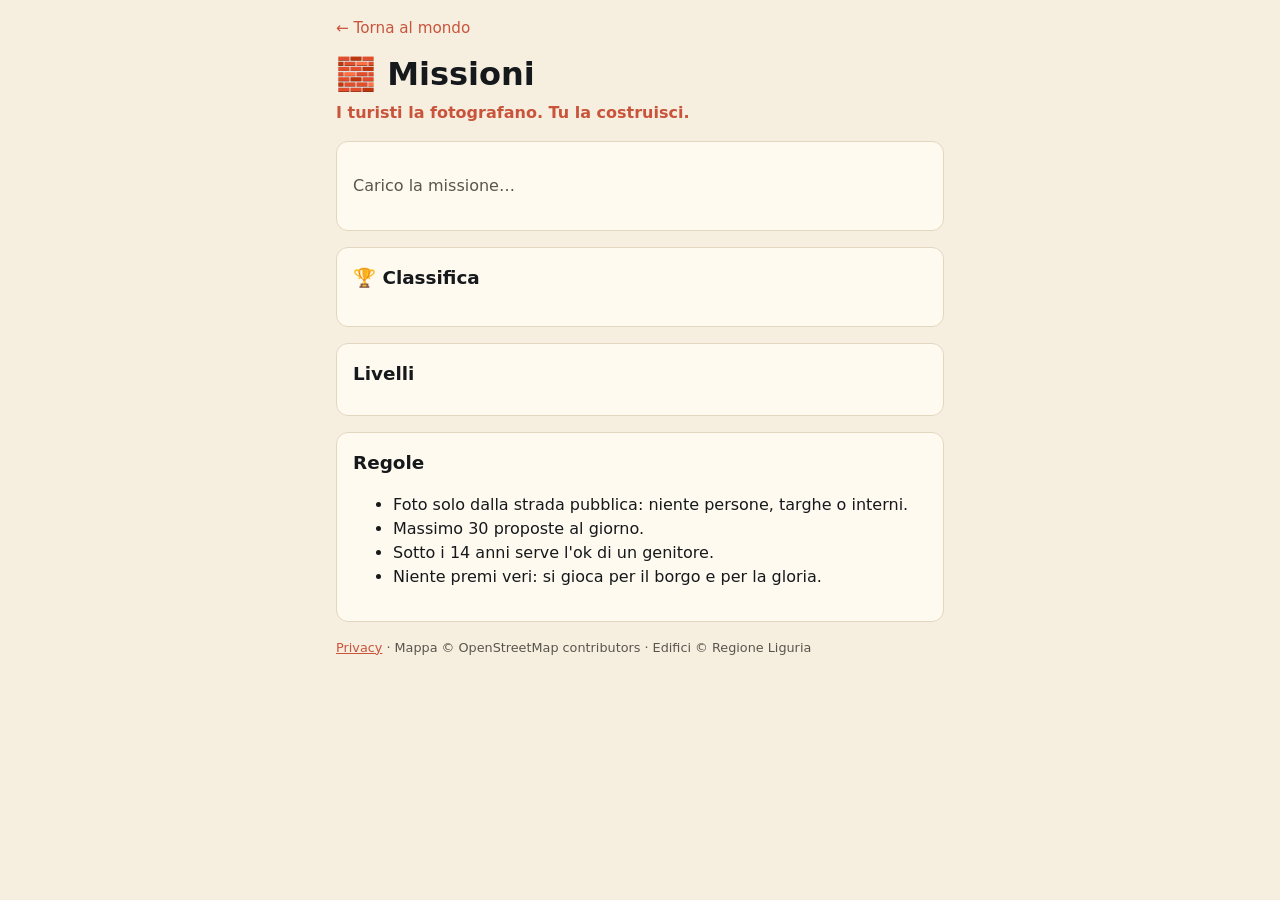
==== missioni.html @ ead5ebe9 "Pagina Missioni: missione della settimana, progressi, targhette e classifica Legge tutto da Supabase" ====
<!doctype html>
<html lang="it">
<head>
<meta charset="utf-8">
<meta name="viewport" content="width=device-width,initial-scale=1">
<meta http-equiv="Content-Security-Policy" content="default-src 'none'; script-src 'self'; style-src 'self'; img-src 'self' data:; connect-src https://jammrsiqgddxihxhhkbt.supabase.co wss://jammrsiqgddxihxhhkbt.supabase.co; base-uri 'none'; form-action 'none'">
<meta name="referrer" content="no-referrer">
<title>Missioni · Cinque Terre a Blocchi</title>
<link rel="stylesheet" href="missioni.css">
</head>
<body>
<header>
  <a class="back" href="./">← Torna al mondo</a>
  <h1>🧱 Missioni</h1>
  <p class="claim">I turisti la fotografano. Tu la costruisci.</p>
</header>
<main>
  <section id="settimana" aria-live="polite"><p class="muted">Carico la missione…</p></section>
  <section id="io" aria-live="polite"></section>
  <section id="classifica"><h2>🏆 Classifica</h2><div class="tabs" id="borghi" role="tablist"></div><ol id="lista"></ol></section>
  <section id="livelli"><h2>Livelli</h2><ul id="elenco-livelli" class="livelli"></ul></section>
  <section id="regole">
    <h2>Regole</h2>
    <ul>
      <li>Foto solo dalla strada pubblica: niente persone, targhe o interni.</li>
      <li>Massimo 30 proposte al giorno.</li>
      <li>Sotto i 14 anni serve l'ok di un genitore.</li>
      <li>Niente premi veri: si gioca per il borgo e per la gloria.</li>
    </ul>
  </section>
</main>
<footer>
  <a href="privacy.html">Privacy</a> · Mappa © OpenStreetMap contributors · Edifici © Regione Liguria
</footer>
<script src="vendor/supabase.js"></script>
<script src="missioni.js"></script>
</body>
</html>
---- missioni.css ----
:root{--bg:#f6efe0;--card:#fffaf0;--ink:#16191c;--muted:#5a554c;--accent:#c9543b;--ok:#3f7d4e;--line:#e2d6bf}
@media (prefers-color-scheme:dark){:root:not([data-theme="light"]){--bg:#16191c;--card:#20252a;--ink:#f6efe0;--muted:#b9b2a3;--accent:#e2794f;--ok:#7cc48c;--line:#343b42}}
*{box-sizing:border-box}
body{margin:0;background:var(--bg);color:var(--ink);font:16px/1.5 system-ui,-apple-system,sans-serif}
header,main,footer{max-width:640px;margin:0 auto;padding:0 16px}
header{padding-top:16px}
h1{font-size:2rem;margin:.3em 0 0}
h2{font-size:1.15rem;margin:0 0 .6em}
.claim{font-weight:700;color:var(--accent);margin:.2em 0 1em}
a{color:var(--accent)}
.back{font-size:.95rem;text-decoration:none}
.muted{color:var(--muted)}
section{background:var(--card);border:1px solid var(--line);border-radius:12px;padding:16px;margin:0 0 16px}
section:empty{display:none}
.big{font-size:1.4rem;font-weight:800;margin:.1em 0}
.tempo{display:inline-block;background:var(--accent);color:#fff;border-radius:999px;padding:2px 10px;font-size:.85rem;font-weight:600}
.barra{height:12px;background:var(--line);border-radius:6px;overflow:hidden;margin:8px 0 4px}
.barra>i{display:block;height:100%;background:var(--accent);transition:width .4s}
.fatta .barra>i{background:var(--ok)}
.missione{padding:10px 0;border-top:1px solid var(--line)}
.missione:first-of-type{border-top:0}
.targhette{display:flex;flex-wrap:wrap;gap:8px;list-style:none;padding:0;margin:8px 0 0}
.targhette li{border:1px solid var(--line);border-radius:10px;padding:6px 10px;font-size:.9rem}
.livelli{list-style:none;padding:0;margin:0}
.livelli li{padding:6px 0;border-top:1px solid var(--line)}
.livelli li:first-child{border-top:0}
.livelli li.mio{font-weight:700}
.tabs{display:flex;flex-wrap:wrap;gap:6px;margin-bottom:8px}
.tabs button{font:inherit;border:1px solid var(--line);background:transparent;color:var(--ink);border-radius:999px;padding:4px 12px;cursor:pointer}
.tabs button[aria-selected="true"]{background:var(--ink);color:var(--bg)}
#lista{margin:0;padding-left:1.6em}
#lista li{padding:3px 0}
.btn{display:inline-block;background:var(--accent);color:#fff;border-radius:8px;padding:8px 14px;font-weight:700;text-decoration:none}
footer{font-size:.8rem;color:var(--muted);padding-bottom:32px}
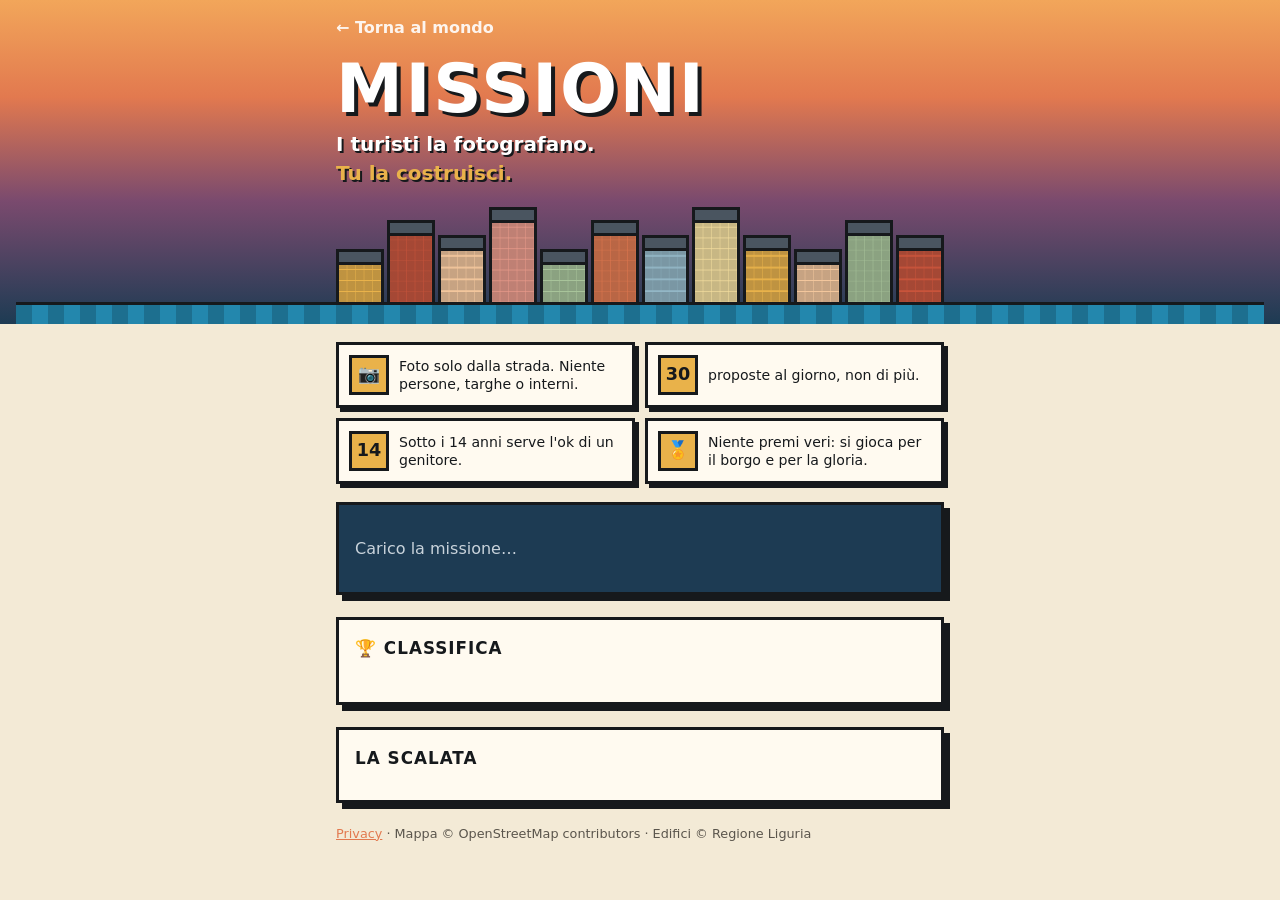
==== commit 1cb2e860: "Missioni: regole in cima e grafica a blocchi (borgo al tramonto, progressi a mattoncini, podio) Co-A" ====
--- a/missioni.html
+++ b/missioni.html
@@ -5,30 +5,35 @@
 <meta name="viewport" content="width=device-width,initial-scale=1">
 <meta http-equiv="Content-Security-Policy" content="default-src 'none'; script-src 'self'; style-src 'self'; img-src 'self' data:; connect-src https://jammrsiqgddxihxhhkbt.supabase.co wss://jammrsiqgddxihxhhkbt.supabase.co; base-uri 'none'; form-action 'none'">
 <meta name="referrer" content="no-referrer">
+<meta name="theme-color" content="#1d3b53">
 <title>Missioni · Cinque Terre a Blocchi</title>
 <link rel="stylesheet" href="missioni.css">
 </head>
 <body>
-<header>
+<header class="hero">
   <a class="back" href="./">← Torna al mondo</a>
-  <h1>🧱 Missioni</h1>
-  <p class="claim">I turisti la fotografano. Tu la costruisci.</p>
+  <h1>MISSIONI</h1>
+  <p class="claim">I turisti la fotografano.<br><span>Tu la costruisci.</span></p>
+  <div class="borgo" aria-hidden="true">
+    <i class="c1 h3"></i><i class="c2 h5"></i><i class="c3 h4"></i><i class="c4 h6"></i><i class="c5 h3"></i><i class="c6 h5"></i><i class="c7 h4"></i><i class="c8 h6"></i><i class="c1 h4"></i><i class="c3 h3"></i><i class="c5 h5"></i><i class="c2 h4"></i>
+  </div>
+  <div class="mare" aria-hidden="true"></div>
 </header>
+
 <main>
-  <section id="settimana" aria-live="polite"><p class="muted">Carico la missione…</p></section>
-  <section id="io" aria-live="polite"></section>
-  <section id="classifica"><h2>🏆 Classifica</h2><div class="tabs" id="borghi" role="tablist"></div><ol id="lista"></ol></section>
-  <section id="livelli"><h2>Livelli</h2><ul id="elenco-livelli" class="livelli"></ul></section>
-  <section id="regole">
-    <h2>Regole</h2>
-    <ul>
-      <li>Foto solo dalla strada pubblica: niente persone, targhe o interni.</li>
-      <li>Massimo 30 proposte al giorno.</li>
-      <li>Sotto i 14 anni serve l'ok di un genitore.</li>
-      <li>Niente premi veri: si gioca per il borgo e per la gloria.</li>
-    </ul>
+  <section class="regole" aria-label="Regole del gioco">
+    <div class="regola"><b>📷</b><span>Foto solo dalla strada. Niente persone, targhe o interni.</span></div>
+    <div class="regola"><b>30</b><span>proposte al giorno, non di più.</span></div>
+    <div class="regola"><b>14</b><span>Sotto i 14 anni serve l'ok di un genitore.</span></div>
+    <div class="regola"><b>🏅</b><span>Niente premi veri: si gioca per il borgo e per la gloria.</span></div>
   </section>
+
+  <section id="settimana" class="blocco missione-top" aria-live="polite"><p class="muted">Carico la missione…</p></section>
+  <section id="io" class="blocco" aria-live="polite"></section>
+  <section id="classifica" class="blocco"><h2>🏆 Classifica</h2><div class="tabs" id="borghi" role="tablist"></div><ol id="lista" class="podio"></ol></section>
+  <section id="livelli" class="blocco"><h2>La scalata</h2><ol id="elenco-livelli" class="scalata"></ol></section>
 </main>
+
 <footer>
   <a href="privacy.html">Privacy</a> · Mappa © OpenStreetMap contributors · Edifici © Regione Liguria
 </footer>
--- a/missioni.css
+++ b/missioni.css
@@ -1,34 +1,92 @@
-:root{--bg:#f6efe0;--card:#fffaf0;--ink:#16191c;--muted:#5a554c;--accent:#c9543b;--ok:#3f7d4e;--line:#e2d6bf}
-@media (prefers-color-scheme:dark){:root:not([data-theme="light"]){--bg:#16191c;--card:#20252a;--ink:#f6efe0;--muted:#b9b2a3;--accent:#e2794f;--ok:#7cc48c;--line:#343b42}}
+:root{
+  --bg:#f3ead6;--card:#fffaf0;--ink:#16191c;--muted:#5a554c;--line:#16191c;
+  --accent:#e2794f;--giallo:#e9b24a;--mare:#1d6f8f;--notte:#1d3b53;--ok:#4f9a5e;
+  --ombra:4px 4px 0 var(--line)
+}
+@media (prefers-color-scheme:dark){:root:not([data-theme="light"]){
+  --bg:#12161a;--card:#1d2328;--ink:#f6efe0;--muted:#b9b2a3;--line:#000;
+  --accent:#f08a5d;--giallo:#f0c05a;--ok:#7cc48c
+}}
 *{box-sizing:border-box}
-body{margin:0;background:var(--bg);color:var(--ink);font:16px/1.5 system-ui,-apple-system,sans-serif}
-header,main,footer{max-width:640px;margin:0 auto;padding:0 16px}
-header{padding-top:16px}
-h1{font-size:2rem;margin:.3em 0 0}
-h2{font-size:1.15rem;margin:0 0 .6em}
-.claim{font-weight:700;color:var(--accent);margin:.2em 0 1em}
+body{margin:0;background:var(--bg);color:var(--ink);font:16px/1.45 system-ui,-apple-system,"Segoe UI",sans-serif}
+main,footer{max-width:640px;margin:0 auto;padding:0 16px}
 a{color:var(--accent)}
-.back{font-size:.95rem;text-decoration:none}
 .muted{color:var(--muted)}
-section{background:var(--card);border:1px solid var(--line);border-radius:12px;padding:16px;margin:0 0 16px}
-section:empty{display:none}
-.big{font-size:1.4rem;font-weight:800;margin:.1em 0}
-.tempo{display:inline-block;background:var(--accent);color:#fff;border-radius:999px;padding:2px 10px;font-size:.85rem;font-weight:600}
-.barra{height:12px;background:var(--line);border-radius:6px;overflow:hidden;margin:8px 0 4px}
-.barra>i{display:block;height:100%;background:var(--accent);transition:width .4s}
-.fatta .barra>i{background:var(--ok)}
-.missione{padding:10px 0;border-top:1px solid var(--line)}
+h2{font-size:1.05rem;letter-spacing:.06em;text-transform:uppercase;margin:0 0 .8em}
+
+/* ---------- testata: cielo, borgo a blocchi, mare ---------- */
+.hero{position:relative;overflow:hidden;color:#fff;padding:16px 16px 0;
+  background:linear-gradient(#f2a65a 0%,#e2794f 30%,#7a4a6e 62%,var(--notte) 100%)}
+.hero>*{max-width:608px;margin-left:auto;margin-right:auto}
+.back{display:block;color:#fff;text-decoration:none;font-weight:600;opacity:.9}
+.hero h1{font-size:clamp(2.6rem,12vw,4.2rem);line-height:1;margin:.25em auto .1em;letter-spacing:.04em;font-weight:900;
+  text-shadow:4px 4px 0 #16191c}
+.claim{font-size:1.25rem;font-weight:800;margin:0 auto 18px;text-shadow:2px 2px 0 #16191c}
+.claim span{color:var(--giallo)}
+.borgo{display:flex;align-items:flex-end;gap:3px;height:96px}
+.borgo i{flex:1;border:3px solid #16191c;border-bottom:0;position:relative;
+  background-image:linear-gradient(#16191c33 0 0);background-size:8px 10px;background-repeat:space;background-position:6px 8px}
+.borgo i::before{content:"";position:absolute;left:-3px;right:-3px;top:-10px;height:10px;background:#4a5560;border:3px solid #16191c}
+.c1{background-color:#e9b24a}.c2{background-color:#c9543b}.c3{background-color:#f3c69c}.c4{background-color:#e99a8a}
+.c5{background-color:#a8c49a}.c6{background-color:#e2794f}.c7{background-color:#93b7c6}.c8{background-color:#f4de9e}
+.h3{height:48%}.h4{height:62%}.h5{height:78%}.h6{height:92%}
+.mare{height:22px;max-width:none;background:repeating-linear-gradient(90deg,var(--mare) 0 16px,#2387ad 16px 32px);border-top:3px solid #16191c}
+
+/* ---------- regole in cima ---------- */
+.regole{display:grid;grid-template-columns:1fr 1fr;gap:10px;margin:18px 0}
+.regola{display:flex;gap:10px;align-items:center;background:var(--card);border:3px solid var(--line);box-shadow:var(--ombra);padding:10px;font-size:.88rem;line-height:1.3}
+.regola b{flex:none;display:grid;place-items:center;width:40px;height:40px;background:var(--giallo);color:#16191c;border:3px solid #16191c;font-size:1.1rem;font-weight:900}
+
+/* ---------- blocchi ---------- */
+.blocco{background:var(--card);border:3px solid var(--line);box-shadow:6px 6px 0 var(--line);padding:16px;margin:0 0 22px}
+.blocco:empty{display:none}
+.big{font-size:1.6rem;font-weight:900;margin:.1em 0;line-height:1.15}
+
+.missione-top{background:var(--notte);color:#fff;position:relative}
+.missione-top h2{color:var(--giallo)}
+.missione-top .muted{color:#c9d3db}
+.tempo{display:inline-block;margin-top:8px;background:var(--accent);color:#fff;border:3px solid #16191c;padding:4px 12px;font-weight:800;box-shadow:3px 3px 0 #16191c}
+
+/* barra a blocchi: un blocco per casa */
+.blocchi{display:flex;gap:4px;margin:8px 0 6px;flex-wrap:wrap}
+.blocchi i{width:26px;height:26px;border:3px solid var(--line);background:transparent}
+.blocchi i.si{background:var(--accent)}
+.fatta .blocchi i.si{background:var(--ok)}
+.missione{padding:12px 0;border-top:3px dashed var(--muted)}
 .missione:first-of-type{border-top:0}
-.targhette{display:flex;flex-wrap:wrap;gap:8px;list-style:none;padding:0;margin:8px 0 0}
-.targhette li{border:1px solid var(--line);border-radius:10px;padding:6px 10px;font-size:.9rem}
-.livelli{list-style:none;padding:0;margin:0}
-.livelli li{padding:6px 0;border-top:1px solid var(--line)}
-.livelli li:first-child{border-top:0}
-.livelli li.mio{font-weight:700}
-.tabs{display:flex;flex-wrap:wrap;gap:6px;margin-bottom:8px}
-.tabs button{font:inherit;border:1px solid var(--line);background:transparent;color:var(--ink);border-radius:999px;padding:4px 12px;cursor:pointer}
+
+.chi{display:flex;align-items:center;gap:12px}
+.chi .icona{display:grid;place-items:center;width:58px;height:58px;font-size:1.9rem;background:var(--giallo);border:3px solid #16191c;box-shadow:3px 3px 0 #16191c}
+.chi small{display:block;color:var(--muted);font-weight:600}
+
+.targhette{display:grid;grid-template-columns:repeat(auto-fill,minmax(110px,1fr));gap:10px;list-style:none;padding:0;margin:8px 0 0}
+.targhette li{text-align:center;border:3px solid var(--line);background:var(--bg);padding:10px 6px;font-size:.85rem;font-weight:700;box-shadow:3px 3px 0 var(--line)}
+.targhette li span{display:block;font-size:2rem;line-height:1.2}
+
+.btn{display:inline-block;margin-top:6px;background:var(--accent);color:#fff;border:3px solid #16191c;box-shadow:4px 4px 0 #16191c;padding:10px 18px;font-weight:900;text-decoration:none;text-transform:uppercase;letter-spacing:.04em}
+.btn:active{transform:translate(3px,3px);box-shadow:1px 1px 0 #16191c}
+
+.tabs{display:flex;flex-wrap:wrap;gap:8px;margin-bottom:12px}
+.tabs button{font:inherit;font-weight:700;border:3px solid var(--line);background:var(--bg);color:var(--ink);padding:4px 12px;cursor:pointer}
 .tabs button[aria-selected="true"]{background:var(--ink);color:var(--bg)}
-#lista{margin:0;padding-left:1.6em}
-#lista li{padding:3px 0}
-.btn{display:inline-block;background:var(--accent);color:#fff;border-radius:8px;padding:8px 14px;font-weight:700;text-decoration:none}
+.podio{list-style:none;margin:0;padding:0;counter-reset:pos}
+.podio li{counter-increment:pos;display:flex;align-items:center;gap:10px;padding:8px 0;border-top:3px dashed var(--muted);font-weight:600}
+.podio li:first-child{border-top:0}
+.podio li::before{content:counter(pos);display:grid;place-items:center;flex:none;width:34px;height:34px;border:3px solid #16191c;background:var(--card);color:var(--ink);font-weight:900}
+.podio li:nth-child(1)::before{background:#f0c05a;color:#16191c}
+.podio li:nth-child(2)::before{background:#c9ced3;color:#16191c}
+.podio li:nth-child(3)::before{background:#d08a4f;color:#16191c}
+.podio li.vuoto::before{display:none}
+.podio .pt{margin-left:auto;font-weight:900}
+
+.scalata{list-style:none;margin:0;padding:0;display:flex;flex-direction:column-reverse;gap:10px}
+.scalata li{display:flex;gap:12px;align-items:center;border:3px solid var(--line);padding:10px;background:var(--bg)}
+.scalata li .icona{font-size:1.7rem}
+.scalata li small{display:block;color:var(--muted)}
+.scalata li.mio{background:var(--giallo);color:#16191c;box-shadow:4px 4px 0 var(--line)}
+.scalata li.mio small{color:#16191c}
+.scalata li:nth-child(2){margin-left:14px}.scalata li:nth-child(3){margin-left:28px}
+
 footer{font-size:.8rem;color:var(--muted);padding-bottom:32px}
+@media (max-width:380px){.regole{grid-template-columns:1fr}}
+@media (prefers-reduced-motion:no-preference){.btn,.tabs button{transition:transform .08s}}
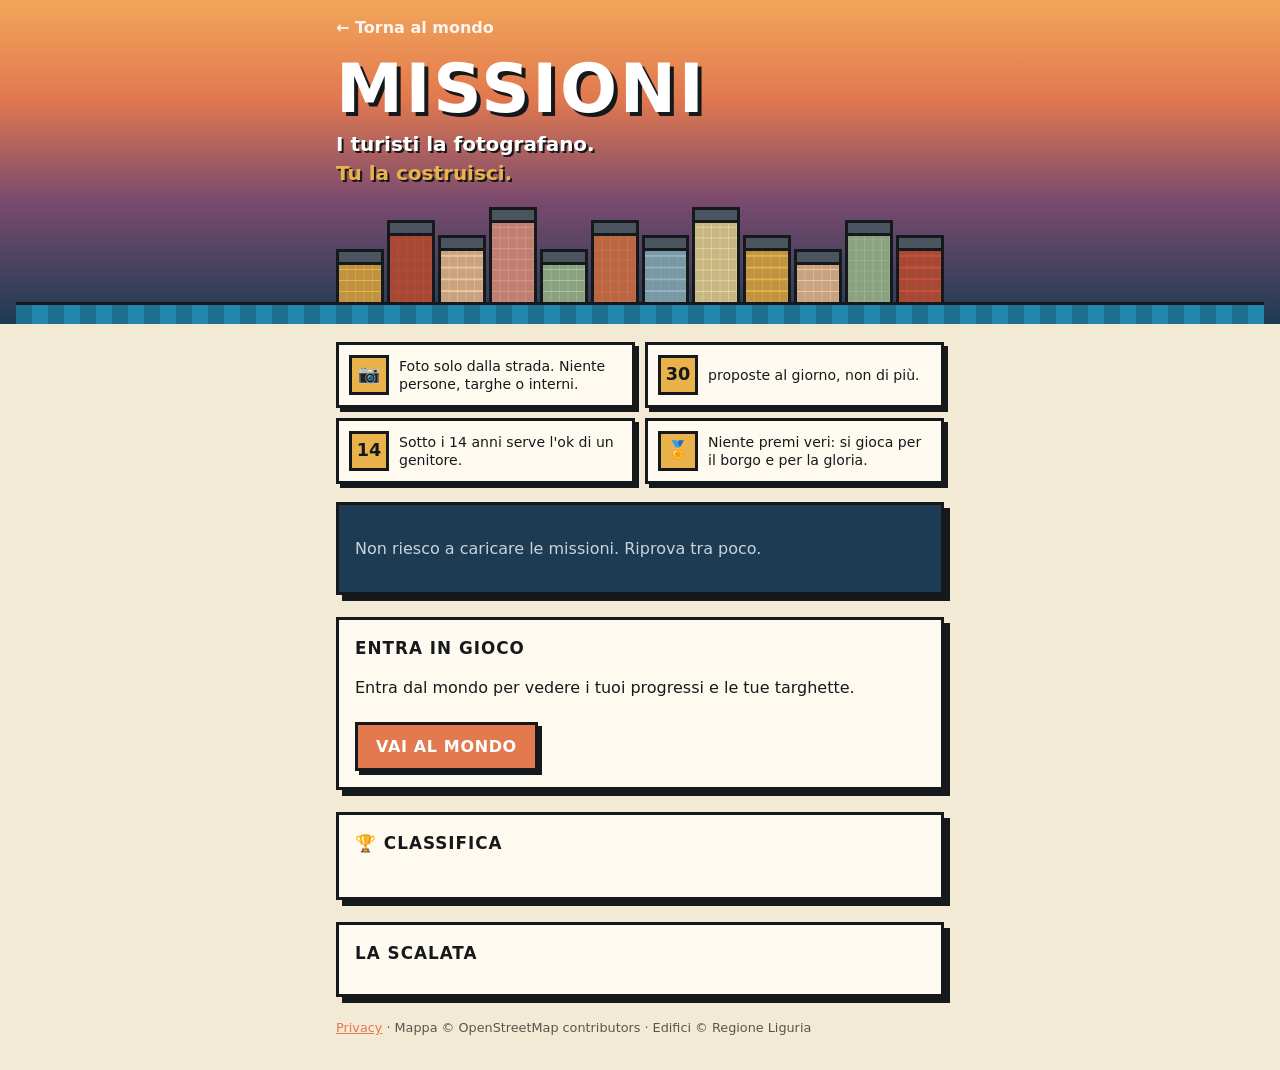
==== commit a47dfe08: "Pagina Missioni collegata dal mondo, README, case fino alla 227 Co-Authored-By: Claude Opus 5.5 <nor" ====
--- a/missioni.html
+++ b/missioni.html
@@ -37,7 +37,7 @@
 <footer>
   <a href="privacy.html">Privacy</a> · Mappa © OpenStreetMap contributors · Edifici © Regione Liguria
 </footer>
-<script src="vendor/supabase.js"></script>
+<script src="vendor/supabase-2.45.4.js"></script>
 <script src="missioni.js"></script>
 </body>
 </html>
